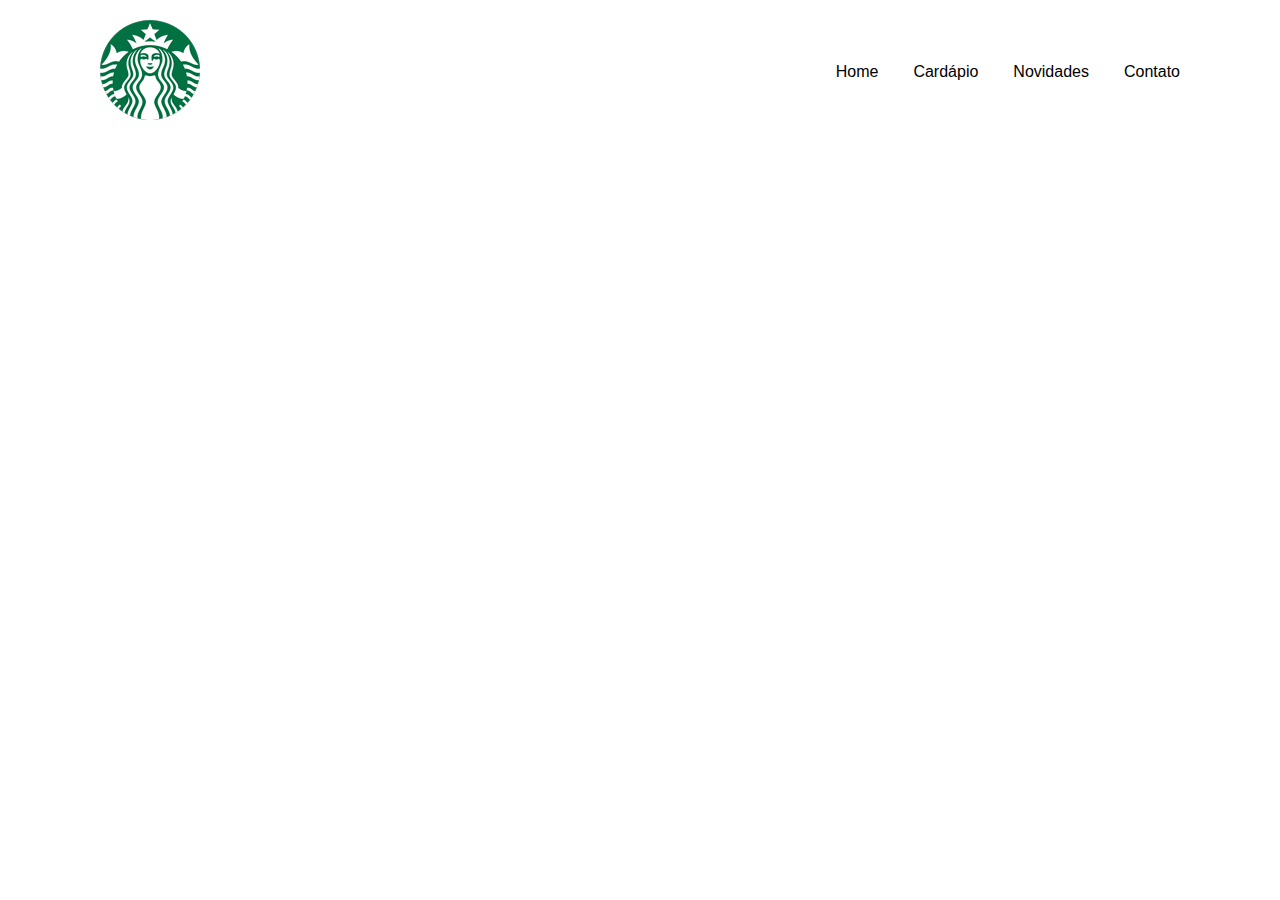
==== index.html @ 486cbf1f "Menu superior pronto" ====
<!DOCTYPE html>
<html>
<head>
    <meta charset="utf-8">
    <title>Site Cafeteria</title>
    <link rel="stylesheet" href="src/css/style.css">
</head>
<body>
    <section>
        <header>
            <a href="#" class="logo"><img src="src/images/logo.png"></a>
            <ul>
                <li><a href="#">Home</a></li>
                <li><a href="#">Cardápio</a></li>
                <li><a href="#">Novidades</a></li>
                <li><a href="#">Contato</a></li>
              
            </ul>
            </header>
    </section>

</body>
</html>
---- src/css/style.css ----
*
{
 margin:0;
 padding:0;
 box-sizing: border-box;
 font-family: Arial, Helvetica, sans-serif;
}

section 
{
 position: relative;
 width:100%;
 min-height: 100vh;
 padding:100px;
 display:flex;
 justify-content: space-between;
 align-items: center;
 background:white;
}

header 
{
 position: absolute;
 top:0;
 left:0;
 width:100%;
 padding: 20px 100px;
 display: flex;
 justify-content: space-between;
 align-items: center;
}

header .logo 
{
 position: relative;
 max-width: 80px;

}

header ul
{
 position: relative;
 display: flex;
}

header ul li 
{
 list-style: none;
}

header ul li a 
{
    display: inline-block;
    color:black;
    font-weight: 500;
    margin-left: 35px;
    text-decoration: none;

}
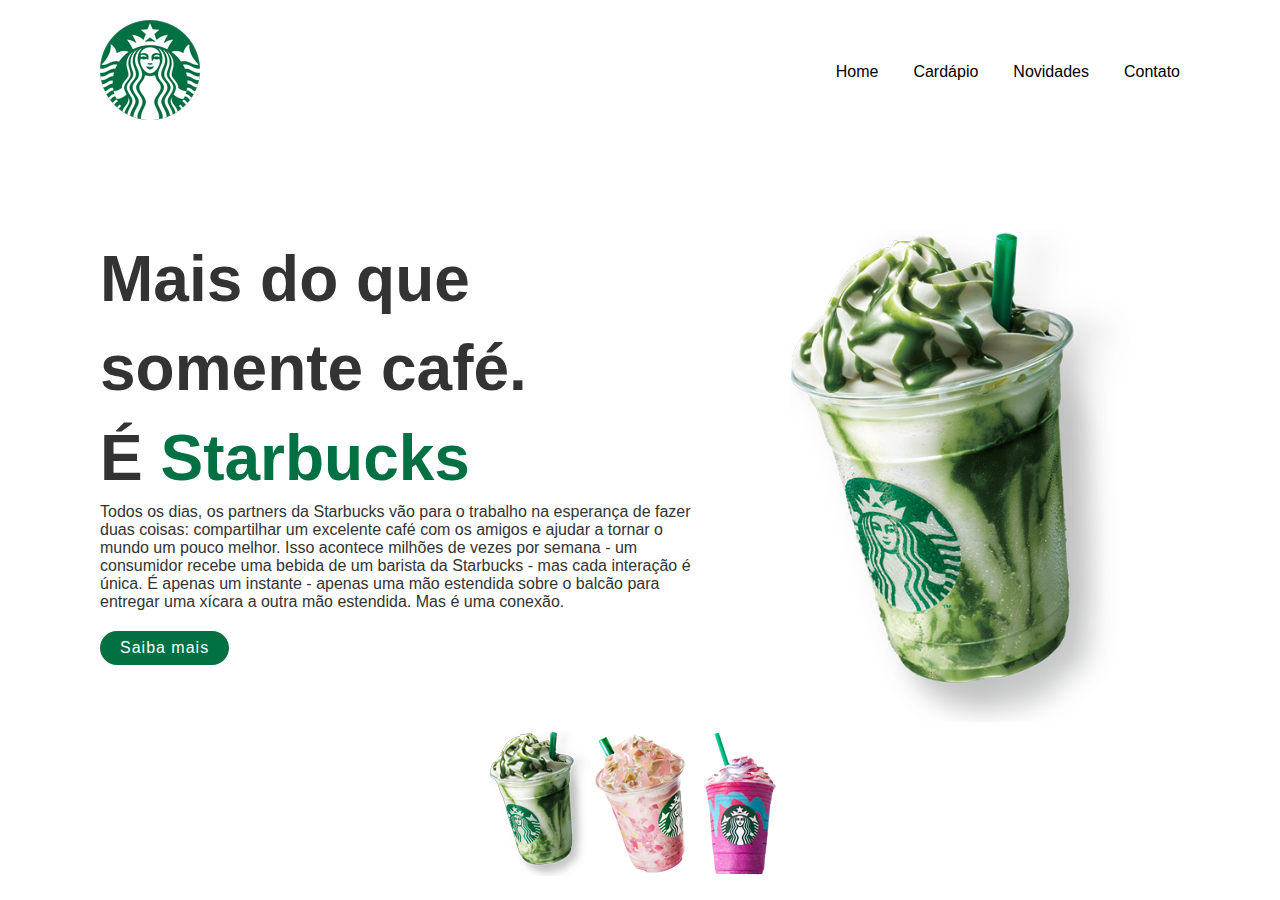
==== commit 6aab51a7: "imagens adicionadas e css para texto principal" ====
--- a/index.html
+++ b/index.html
@@ -17,6 +17,28 @@
               
             </ul>
             </header>
+            <div class="content">
+                <div class="textBox">
+                    <h2>Mais do que somente café.<br>É <span>Starbucks</span></h2>
+                    <p>
+                        Todos os dias, os partners da Starbucks vão para o trabalho na esperança de fazer duas coisas: 
+                        compartilhar um excelente café com os amigos e ajudar a tornar o mundo um pouco melhor.
+                        Isso acontece milhões de vezes por semana - um consumidor recebe uma bebida de um barista da Starbucks - 
+                        mas cada interação é única.  É apenas um instante - apenas uma mão estendida sobre o balcão para entregar uma xícara 
+                        a outra mão estendida. 
+                        Mas é uma conexão.
+                    </p>
+                    <a href="#">Saiba mais</a>
+                </div>
+                <div class="imgBox">
+                    <img src="src/images/img1.png" class="Starbucks">
+                </div>
+            </div>
+            <ul class="thumb">
+                <li><img src="src/images/thumb1.png"></li>
+                <li><img src="src/images/thumb2.png"></li>
+                <li><img src="src/images/thumb3.png"></li>
+            </ul>
     </section>
 
 </body>
--- a/src/css/style.css
+++ b/src/css/style.css
@@ -57,4 +57,80 @@
     margin-left: 35px;
     text-decoration: none;
 
+}
+
+.content
+{
+ position: relative;
+ width: 100%;
+ display:flex;
+ justify-content: space-between;
+ align-items:center;
+
+}
+.content .textBox
+{
+ position: relative;
+ max-width: 600px;
+}
+
+.content .textBox h2 
+{
+ color:rgb(51,51,51);
+ font-size:4em;
+ line-height: 1.4em;
+ font-weight: 500px;
+}
+
+.content .textBox h2 span 
+{
+ color:rgb(1,113,67);   
+}
+.content .textBox p 
+{
+ color: rgb(51,51,51)
+}
+
+.content .textBox a 
+{
+
+ display: inline-block;
+ margin-top: 20px;
+ padding:8px 20px;
+ background: rgb(1,113,67);
+ color:white;
+ border-radius: 40px;
+ font-weight: 500px;
+ letter-spacing: 1px;
+ text-decoration: none;
+
+}
+
+.content .imgBox
+{
+ width: 600px;
+ display: flex;
+ justify-content: flex-end;
+ padding-right:50px;
+ margin-top: 50px;
+}
+.content .imgBox img
+
+{
+ max-width: 340px;
+}
+
+.thumb 
+{
+ position: absolute;
+ left: 50%;
+ bottom:20px;
+ transform: translateX(-50%);
+ display: flex;
+
+}
+
+.thumb li
+{
+ list-style:none;
 }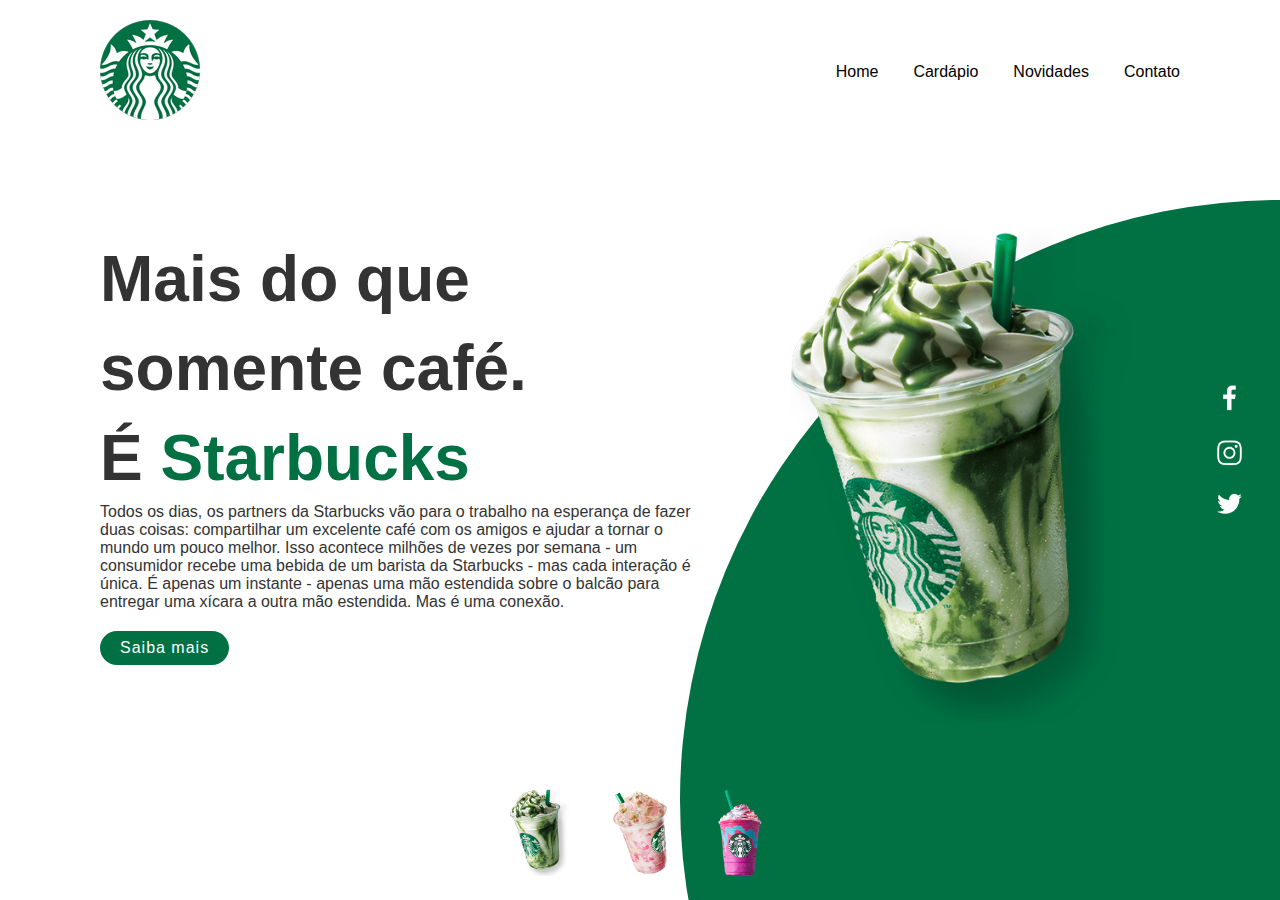
==== commit ec17998d: "Home page concluida" ====
--- a/index.html
+++ b/index.html
@@ -4,9 +4,11 @@
     <meta charset="utf-8">
     <title>Site Cafeteria</title>
     <link rel="stylesheet" href="src/css/style.css">
+    <script src="src/js/script.js"></script>
 </head>
 <body>
     <section>
+        <div class="circle"></div>
         <header>
             <a href="#" class="logo"><img src="src/images/logo.png"></a>
             <ul>
@@ -35,10 +37,17 @@
                 </div>
             </div>
             <ul class="thumb">
-                <li><img src="src/images/thumb1.png"></li>
-                <li><img src="src/images/thumb2.png"></li>
-                <li><img src="src/images/thumb3.png"></li>
+                <li><img src="src/images/thumb1.png" onmouseover="imgSlider('src/images/img1.png');changeCircleColor('#017143')"></li>
+                <li><img src="src/images/thumb2.png" onmouseover="imgSlider('src/images/img2.png');changeCircleColor('#eb7495')"></li>
+                <li><img src="src/images/thumb3.png" onmouseover="imgSlider('src/images/img3.png');randomCircleColor()"></li>
             </ul>
+            <ul class="sci">
+                <li><a href="https://www.facebook.com/Starbucks"> <img src="src/images/facebook.png"> </a></li>
+                <li><a href="https://www.instagram.com/starbucksbrasil/"> <img src="src/images/instagram.png"> </a></li>
+                <li><a href="https://twitter.com/StarbucksBrasil"> <img src="src/images/twitter.png"> </a></li>
+               
+            </ul>
+
     </section>
 
 </body>
--- a/src/css/style.css
+++ b/src/css/style.css
@@ -6,6 +6,7 @@
  box-sizing: border-box;
  font-family: Arial, Helvetica, sans-serif;
 }
+
 
 section 
 {
@@ -17,6 +18,17 @@
  justify-content: space-between;
  align-items: center;
  background:white;
+}
+
+.circle
+{
+ position: absolute;
+ top:0;
+ left:0;
+ width:100%;
+ height:100%;
+ background:rgb(1,113,67);  
+ clip-path: circle(600px at right 800px);
 }
 
 header 
@@ -133,4 +145,43 @@
 .thumb li
 {
  list-style:none;
+ display: inline-block;
+ margin:0 20px;
+ cursor: pointer;
+ transition: 0.5s;
+}
+.thumb li:hover
+{
+ transform: translateY(-15px);
+}
+
+.thumb li img
+{
+ max-width: 60px;
+}
+
+.sci 
+{
+ position: absolute;
+ top:50%;
+ right: 30px;
+ transform: translateY(-50%);
+ display:flex;
+ justify-content: center;
+ align-items: center;
+ flex-direction: column;
+}
+
+.sci li
+{
+ list-style:none;
+}
+
+.sci li a 
+{
+ display: inline-block;
+ margin:5px 0;
+ transform: scale(0.6);
+ filter:invert(1);
+
 }